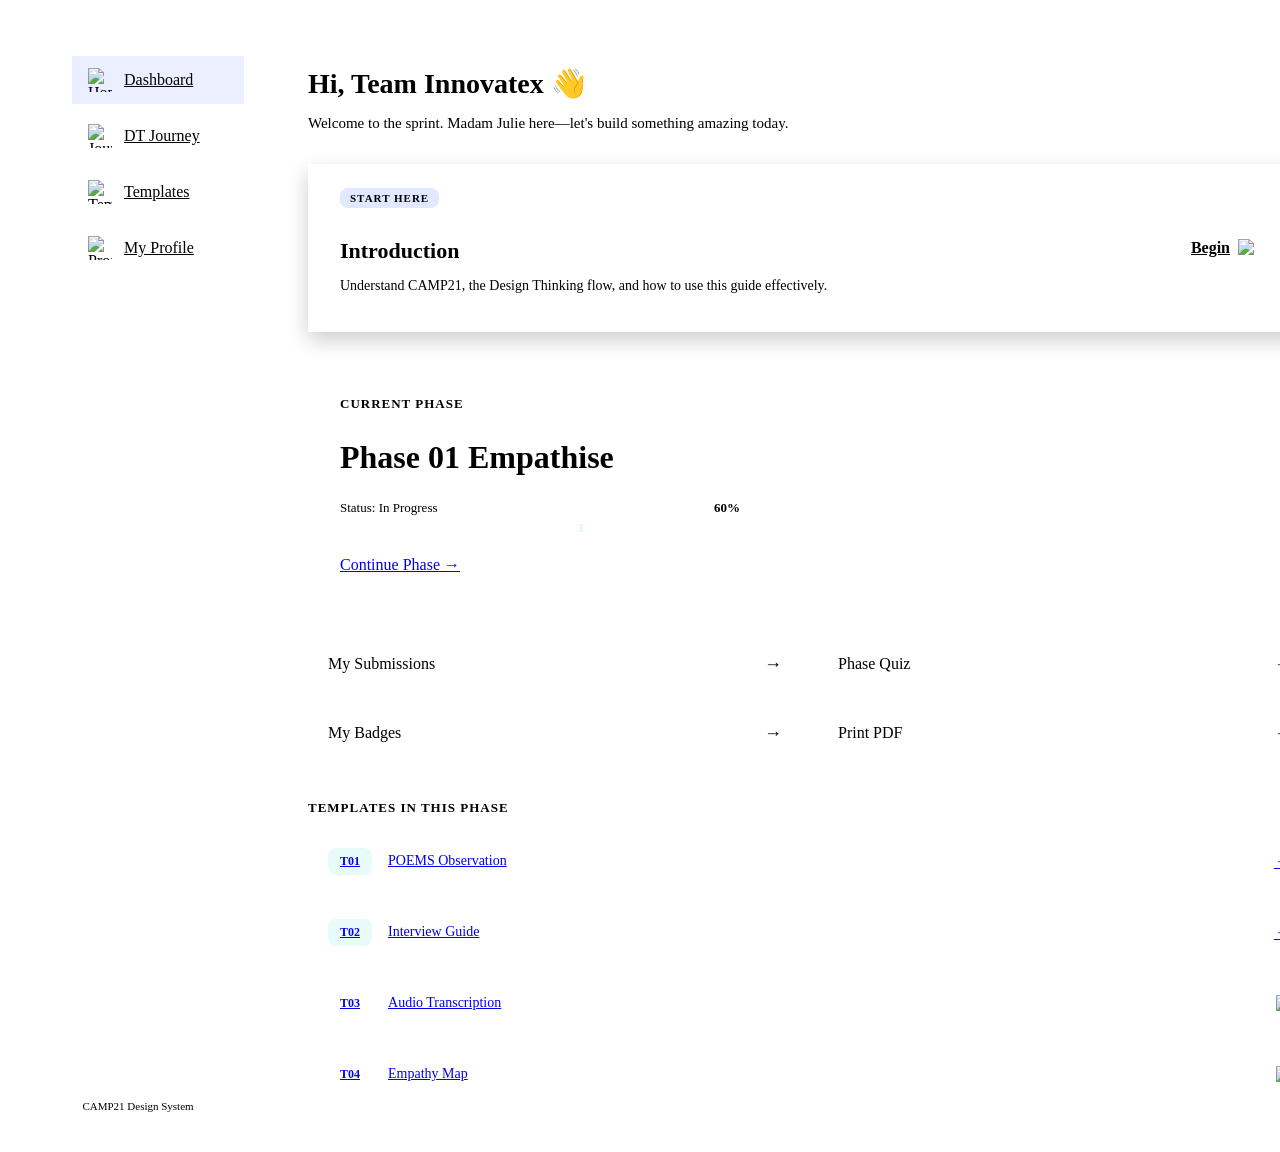
==== dashboard.html @ dde91d69 "Add files via upload" ====
<!DOCTYPE html>
<html lang="en">
<head>
    <meta charset="UTF-8">
    <meta name="viewport" content="width=device-width, initial-scale=1.0">
    <title>Dashboard | Smart DT Guide</title>
    <link href="https://fonts.googleapis.com/css2?family=Inter:wght@400;500;600&family=Poppins:wght@500;600;700&display=swap" rel="stylesheet">
    <link rel="stylesheet" href="style.css">
    <style>
        .app-layout { display: grid; grid-template-columns: 260px 1fr; min-height: 100vh; }
        
        /* --- SIDEBAR --- */
        .sidebar {
            background-color: var(--sidebar-bg); border-right: 1px solid var(--border-light);
            padding: 32px 24px; display: flex; flex-direction: column; justify-content: space-between;
        }
        .sidebar-brand img { max-width: 150px; margin-bottom: 40px; }
        .sidebar-menu { list-style: none; display: flex; flex-direction: column; gap: 8px; }
        .sidebar-menu a {
            display: flex; align-items: center; gap: 12px; padding: 12px 16px;
            border-radius: var(--radius-input); color: var(--text-muted); font-weight: 500;
            transition: var(--transition);
        }
        .sidebar-menu a img { width: 24px; height: 24px; object-fit: contain; }
        .sidebar-menu li.active a, .sidebar-menu a:hover {
            background-color: rgba(61, 99, 255, 0.1); color: var(--text-main);
        }
        .sidebar-footer { font-size: 11px; color: var(--locked-state); text-align: center; }

        /* --- MAIN WORKSPACE --- */
        .main-content { padding: 40px; overflow-y: auto; max-width: 1200px; margin: 0 auto; width: 100%; }
        
        /* 1. Welcome Section */
        .welcome-header { margin-bottom: 32px; }
        .welcome-header h1 { font-size: 28px; margin-bottom: 4px; }
        .welcome-header p { color: var(--text-muted); font-size: 15px; }

        /* 2. Start Here Card (Electric Blue Accent, Teal Button) */
        .start-here-card {
            background: var(--card-bg);
            border-radius: var(--radius-card);
            border-left: 4px solid var(--phase-pitch); /* Electric Blue Accent */
            border-top: 1px solid var(--border-light);
            border-right: 1px solid var(--border-light);
            border-bottom: 1px solid var(--border-light);
            padding: 24px 32px;
            display: flex;
            align-items: center;
            justify-content: space-between;
            margin-bottom: 32px;
            box-shadow: 0 8px 20px rgba(0,0,0,0.2);
        }
        .start-here-tag {
            display: inline-block; background: rgba(61, 99, 255, 0.15); color: var(--phase-pitch);
            font-size: 11px; font-weight: 700; padding: 4px 10px; border-radius: 8px;
            text-transform: uppercase; letter-spacing: 1px; margin-bottom: 12px;
        }
        .start-here-content h2 { font-size: 22px; margin-bottom: 6px; }
        .start-here-content p { color: var(--text-muted); font-size: 14px; max-width: 500px; }
        
        .btn-teal-accent {
            background: var(--phase-empathy); color: var(--bg-main);
            display: flex; align-items: center; gap: 8px; padding: 12px 24px;
            border-radius: var(--radius-btn); font-weight: 600; transition: var(--transition);
        }
        .btn-teal-accent img { width: 18px; height: 18px; }
        .btn-teal-accent:hover { background: #1bc2b1; box-shadow: 0 4px 15px rgba(33, 212, 194, 0.4); transform: translateY(-2px); }

        /* 3. Current Phase Hero Card (Teal Empathy Theme) */
        .current-phase-card {
            background: linear-gradient(135deg, var(--card-bg) 0%, rgba(33, 212, 194, 0.1) 100%);
            border: 1px solid var(--border-light);
            border-radius: var(--radius-card);
            padding: 32px;
            margin-bottom: 32px;
            position: relative;
            overflow: hidden;
        }
        .phase-tag { color: var(--phase-empathy); font-size: 13px; font-weight: 600; text-transform: uppercase; letter-spacing: 1px; display: block; margin-bottom: 8px; }
        .current-phase-card h2 { font-size: 32px; margin-bottom: 24px; }
        
        .progress-container { margin-bottom: 24px; max-width: 400px; }
        .progress-text { display: flex; justify-content: space-between; font-size: 13px; color: var(--text-muted); margin-bottom: 8px; }
        .progress-bar-bg { background: var(--bg-main); height: 8px; border-radius: 4px; overflow: hidden; }
        .progress-bar-fill { background: var(--phase-empathy); height: 100%; width: 60%; border-radius: 4px; box-shadow: 0 0 10px rgba(33, 212, 194, 0.5); }
        
        /* Large 3D Icon floating on the right */
        .phase-asset { position: absolute; right: 40px; top: 50%; transform: translateY(-50%); width: 120px; opacity: 0.9; }

        /* 4. Quick Actions Grid */
        .quick-actions { display: grid; grid-template-columns: repeat(2, 1fr); gap: 16px; margin-bottom: 40px; }
        .action-btn {
            background: var(--card-bg); border: 1px solid var(--border-light);
            padding: 16px 20px; border-radius: 16px; display: flex; align-items: center; justify-content: space-between;
            color: var(--text-main); font-weight: 500; transition: var(--transition); cursor: pointer;
        }
        .action-btn:hover { background: var(--sidebar-bg); border-color: var(--phase-pitch); }
        .action-left { display: flex; align-items: center; gap: 12px; }
        .action-left img { width: 32px; height: 32px; }
        .arrow-icon { color: var(--locked-state); font-size: 18px; }

        /* 5. Templates List */
        .section-title { font-size: 13px; color: var(--locked-state); text-transform: uppercase; letter-spacing: 1px; margin-bottom: 16px; }
        .template-list { display: flex; flex-direction: column; gap: 12px; }
        .template-item {
            background: var(--card-bg); border: 1px solid var(--border-light);
            padding: 16px 20px; border-radius: 16px; display: flex; align-items: center; justify-content: space-between;
        }
        .template-info { display: flex; align-items: center; gap: 16px; }
        .t-badge { background: var(--bg-main); color: var(--text-main); padding: 6px 12px; border-radius: 8px; font-size: 12px; font-weight: 600; border: 1px solid var(--border-light); }
        .t-badge.active { background: rgba(33, 212, 194, 0.1); color: var(--phase-empathy); border-color: rgba(33, 212, 194, 0.3); }
        .t-name { font-size: 14px; font-weight: 500; display: flex; align-items: center; gap: 8px; }
        .dot { width: 6px; height: 6px; border-radius: 50%; }
        .dot.teal { background: var(--phase-empathy); box-shadow: 0 0 5px var(--phase-empathy); }
        .dot.grey { background: var(--locked-state); }

        /* Bottom Nav for Mobile */
        .mobile-nav { display: none; }

        @media (max-width: 992px) {
            .app-layout { grid-template-columns: 1fr; }
            .sidebar { display: none; }
            .main-content { padding: 24px 20px 100px 20px; }
            .start-here-card { flex-direction: column; text-align: left; align-items: flex-start; gap: 20px; }
            .phase-asset { opacity: 0.2; right: -20px; width: 150px; } /* Fade to background on mobile */
            .quick-actions { grid-template-columns: 1fr; }
            .mobile-nav {
                display: flex; position: fixed; bottom: 0; left: 0; width: 100%;
                background: var(--sidebar-bg); border-top: 1px solid var(--border-light);
                padding: 16px; justify-content: space-around; z-index: 100;
            }
            .mobile-nav img { width: 28px; height: 28px; opacity: 0.6; }
            .mobile-nav .active img { opacity: 1; filter: drop-shadow(0 0 5px var(--phase-pitch)); }
        }
    </style>
</head>
<body>
    <div class="app-layout">
        
        <!-- SIDEBAR (Desktop) -->
        <aside class="sidebar">
            <div>
                <div class="sidebar-brand">
                    <img src="assets/brand/logo-full.png" alt="Smart DT Guide" onerror="this.style.display='none';">
                </div>
                <ul class="sidebar-menu">
                    <li class="active">
                        <a href="dashboard.html"><img src="assets/navigation/nav-home.png" alt="Home"> Dashboard</a>
                    </li>
                    <li>
                        <a href="#"><img src="assets/navigation/nav-journey.png" alt="Journey"> DT Journey</a>
                    </li>
                    <li>
                        <a href="#"><img src="assets/navigation/nav-templates.png" alt="Templates"> Templates</a>
                    </li>
                    <li>
                        <a href="#"><img src="assets/navigation/nav-profile.png" alt="Profile"> My Profile</a>
                    </li>
                </ul>
            </div>
            <div class="sidebar-footer">CAMP21 Design System</div>
        </aside>

        <!-- MAIN DASHBOARD -->
        <main class="main-content">
            
            <!-- 1. Welcome Section -->
            <div class="welcome-header">
                <h1>Hi, Team Innovatex 👋</h1>
                <p>Welcome to the sprint. Madam Julie here—let's build something amazing today.</p>
            </div>

            <!-- 2. Start Here Card -->
            <div class="start-here-card">
                <div class="start-here-content">
                    <span class="start-here-tag">Start Here</span>
                    <h2>Introduction</h2>
                    <p>Understand CAMP21, the Design Thinking flow, and how to use this guide effectively.</p>
                </div>
                <a href="intro-dt.html" class="btn-teal-accent">
                    Begin <img src="assets/icons/next.png" alt="Next">
                </a>
            </div>

            <!-- 3. Current Phase -->
            <div class="current-phase-card">
                <span class="phase-tag">Current Phase</span>
                <h2>Phase 01 Empathise</h2>
                
                <div class="progress-container">
                    <div class="progress-text">
                        <span>Status: In Progress</span>
                        <span style="color: var(--text-main); font-weight: 600;">60%</span>
                    </div>
                    <div class="progress-bar-bg">
                        <div class="progress-bar-fill"></div>
                    </div>
                </div>
                
                <a href="#" class="btn btn-outline" style="background: var(--bg-main);">Continue Phase →</a>
                
                <!-- 3D Asset for Phase 1 -->
                <img src="assets/phases/empathise.png" alt="Empathise" class="phase-asset" onerror="this.style.display='none';">
            </div>

            <!-- 4. Quick Actions -->
            <div class="quick-actions">
                <div class="action-btn">
                    <div class="action-left">
                        <img src="assets/icons/my-submissions.png" alt="Submissions" onerror="this.style.display='none';">
                        <span>My Submissions</span>
                    </div>
                    <span class="arrow-icon">→</span>
                </div>
                <div class="action-btn">
                    <div class="action-left">
                        <img src="assets/icons/test.png" alt="Quiz" onerror="this.style.display='none';">
                        <span>Phase Quiz</span>
                    </div>
                    <span class="arrow-icon">→</span>
                </div>
                <div class="action-btn">
                    <div class="action-left">
                        <img src="assets/icons/badges.png" alt="Badges" onerror="this.style.display='none';">
                        <span>My Badges</span>
                    </div>
                    <span class="arrow-icon">→</span>
                </div>
                <div class="action-btn">
                    <div class="action-left">
                        <img src="assets/icons/print-pdf.png" alt="PDF" onerror="this.style.display='none';">
                        <span>Print PDF</span>
                    </div>
                    <span class="arrow-icon">→</span>
                </div>
            </div>

            <!-- 5. Templates -->
            <h3 class="section-title">Templates in this phase</h3>
            <div class="template-list">
                <a href="#" class="template-item">
                    <div class="template-info">
                        <span class="t-badge active">T01</span>
                        <span class="t-name">POEMS Observation <span class="dot teal"></span></span>
                    </div>
                    <span class="arrow-icon">→</span>
                </a>
                <a href="#" class="template-item">
                    <div class="template-info">
                        <span class="t-badge active">T02</span>
                        <span class="t-name">Interview Guide <span class="dot teal"></span></span>
                    </div>
                    <span class="arrow-icon">→</span>
                </a>
                <a href="#" class="template-item">
                    <div class="template-info">
                        <span class="t-badge">T03</span>
                        <span class="t-name" style="color: var(--text-muted);">Audio Transcription <span class="dot grey"></span></span>
                    </div>
                    <img src="assets/status/locked.png" alt="Locked" style="width: 16px; height: 16px;">
                </a>
                <a href="#" class="template-item">
                    <div class="template-info">
                        <span class="t-badge">T04</span>
                        <span class="t-name" style="color: var(--text-muted);">Empathy Map <span class="dot grey"></span></span>
                    </div>
                    <img src="assets/status/locked.png" alt="Locked" style="width: 16px; height: 16px;">
                </a>
            </div>

        </main>

        <!-- BOTTOM NAV (Mobile Only) -->
        <nav class="mobile-nav">
            <a href="dashboard.html" class="active"><img src="assets/navigation/nav-home.png" alt="Home"></a>
            <a href="#"><img src="assets/navigation/nav-journey.png" alt="Journey"></a>
            <a href="#"><img src="assets/navigation/nav-templates.png" alt="Templates"></a>
            <a href="#"><img src="assets/navigation/nav-profile.png" alt="Profile"></a>
        </nav>

    </div>
</body>
</html>
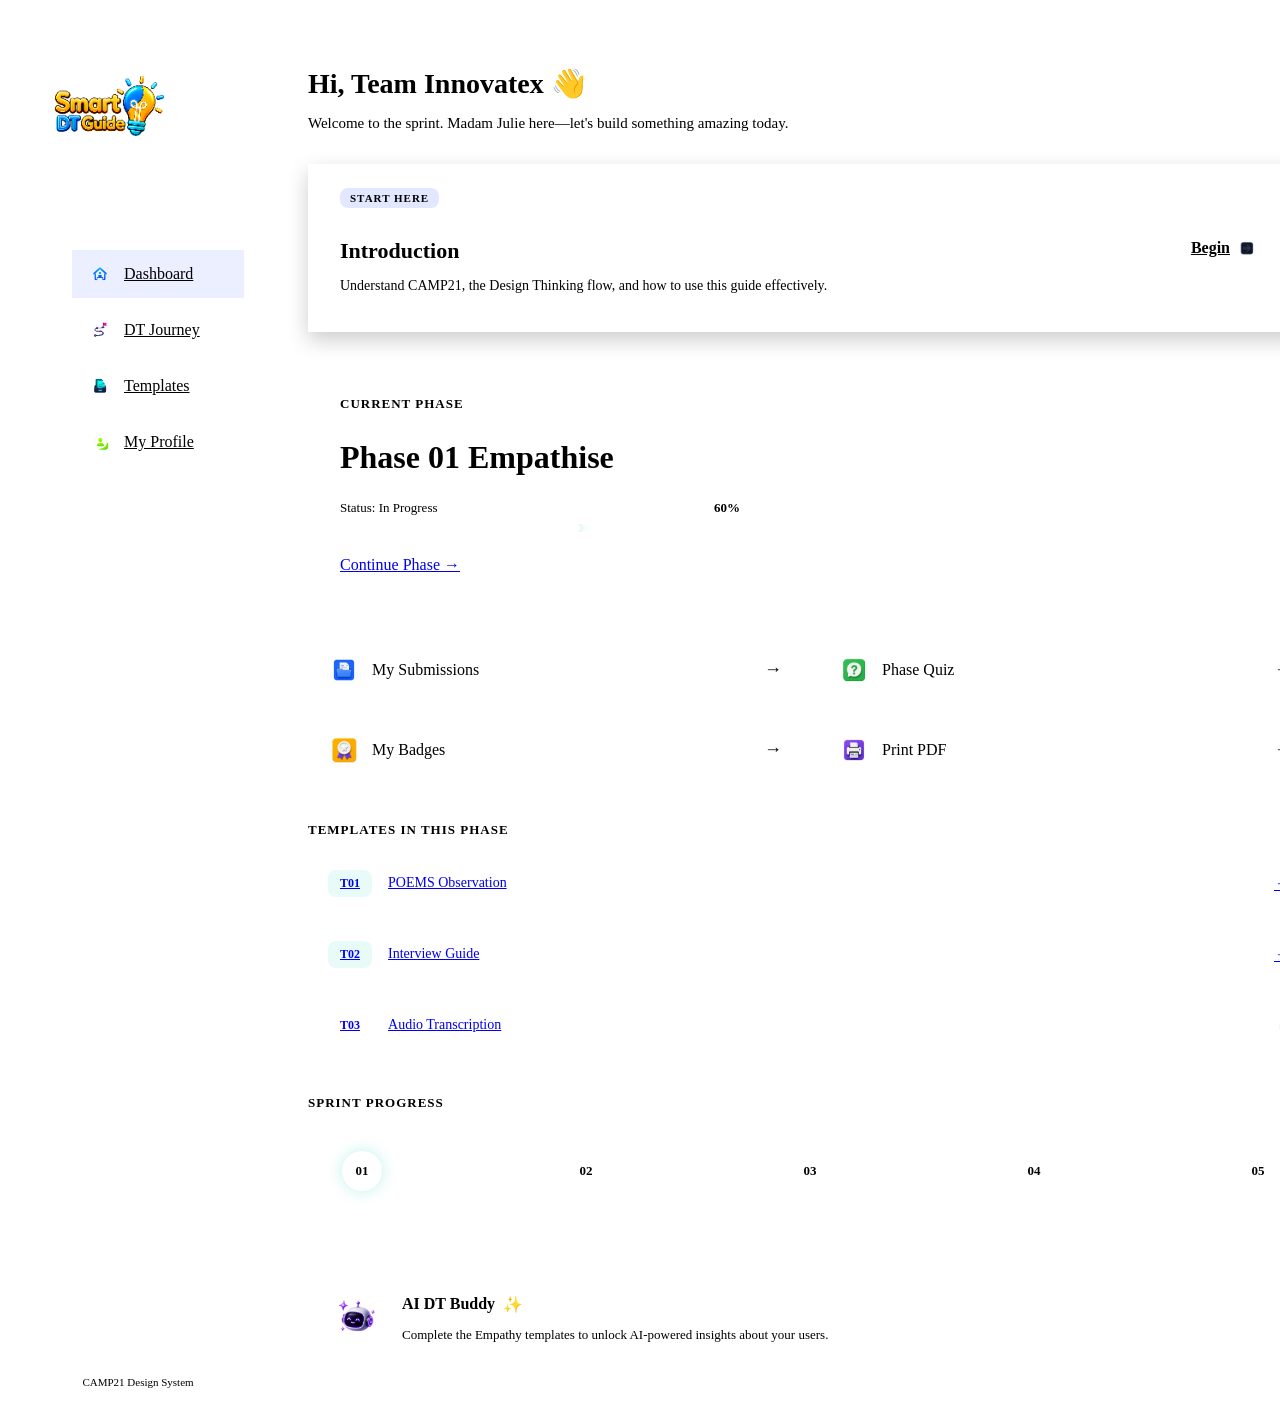
==== commit 2f666069: "Add files via upload" ====
--- a/dashboard.html
+++ b/dashboard.html
@@ -10,21 +10,12 @@
         .app-layout { display: grid; grid-template-columns: 260px 1fr; min-height: 100vh; }
         
         /* --- SIDEBAR --- */
-        .sidebar {
-            background-color: var(--sidebar-bg); border-right: 1px solid var(--border-light);
-            padding: 32px 24px; display: flex; flex-direction: column; justify-content: space-between;
-        }
+        .sidebar { background-color: var(--sidebar-bg); border-right: 1px solid var(--border-light); padding: 32px 24px; display: flex; flex-direction: column; justify-content: space-between; }
         .sidebar-brand img { max-width: 150px; margin-bottom: 40px; }
         .sidebar-menu { list-style: none; display: flex; flex-direction: column; gap: 8px; }
-        .sidebar-menu a {
-            display: flex; align-items: center; gap: 12px; padding: 12px 16px;
-            border-radius: var(--radius-input); color: var(--text-muted); font-weight: 500;
-            transition: var(--transition);
-        }
+        .sidebar-menu a { display: flex; align-items: center; gap: 12px; padding: 12px 16px; border-radius: var(--radius-input); color: var(--text-muted); font-weight: 500; transition: var(--transition); }
         .sidebar-menu a img { width: 24px; height: 24px; object-fit: contain; }
-        .sidebar-menu li.active a, .sidebar-menu a:hover {
-            background-color: rgba(61, 99, 255, 0.1); color: var(--text-main);
-        }
+        .sidebar-menu li.active a, .sidebar-menu a:hover { background-color: rgba(61, 99, 255, 0.1); color: var(--text-main); }
         .sidebar-footer { font-size: 11px; color: var(--locked-state); text-align: center; }
 
         /* --- MAIN WORKSPACE --- */
@@ -35,46 +26,27 @@
         .welcome-header h1 { font-size: 28px; margin-bottom: 4px; }
         .welcome-header p { color: var(--text-muted); font-size: 15px; }
 
-        /* 2. Start Here Card (Electric Blue Accent, Teal Button) */
+        /* 2. Start Here Card */
         .start-here-card {
-            background: var(--card-bg);
-            border-radius: var(--radius-card);
-            border-left: 4px solid var(--phase-pitch); /* Electric Blue Accent */
-            border-top: 1px solid var(--border-light);
-            border-right: 1px solid var(--border-light);
-            border-bottom: 1px solid var(--border-light);
-            padding: 24px 32px;
-            display: flex;
-            align-items: center;
-            justify-content: space-between;
-            margin-bottom: 32px;
-            box-shadow: 0 8px 20px rgba(0,0,0,0.2);
-        }
-        .start-here-tag {
-            display: inline-block; background: rgba(61, 99, 255, 0.15); color: var(--phase-pitch);
-            font-size: 11px; font-weight: 700; padding: 4px 10px; border-radius: 8px;
-            text-transform: uppercase; letter-spacing: 1px; margin-bottom: 12px;
-        }
+            background: var(--card-bg); border-radius: var(--radius-card);
+            border-left: 4px solid var(--phase-pitch); border-top: 1px solid var(--border-light);
+            border-right: 1px solid var(--border-light); border-bottom: 1px solid var(--border-light);
+            padding: 24px 32px; display: flex; align-items: center; justify-content: space-between;
+            margin-bottom: 32px; box-shadow: 0 8px 20px rgba(0,0,0,0.2); transition: all 0.4s ease;
+        }
+        .start-here-tag { display: inline-block; background: rgba(61, 99, 255, 0.15); color: var(--phase-pitch); font-size: 11px; font-weight: 700; padding: 4px 10px; border-radius: 8px; text-transform: uppercase; letter-spacing: 1px; margin-bottom: 12px; }
         .start-here-content h2 { font-size: 22px; margin-bottom: 6px; }
         .start-here-content p { color: var(--text-muted); font-size: 14px; max-width: 500px; }
         
-        .btn-teal-accent {
-            background: var(--phase-empathy); color: var(--bg-main);
-            display: flex; align-items: center; gap: 8px; padding: 12px 24px;
-            border-radius: var(--radius-btn); font-weight: 600; transition: var(--transition);
-        }
-        .btn-teal-accent img { width: 18px; height: 18px; }
+        .btn-teal-accent { background: var(--phase-empathy); color: var(--bg-main); display: flex; align-items: center; gap: 8px; padding: 12px 24px; border-radius: var(--radius-btn); font-weight: 600; transition: var(--transition); }
+        .btn-teal-accent img { width: 18px; height: 18px; filter: brightness(0.2); }
         .btn-teal-accent:hover { background: #1bc2b1; box-shadow: 0 4px 15px rgba(33, 212, 194, 0.4); transform: translateY(-2px); }
 
-        /* 3. Current Phase Hero Card (Teal Empathy Theme) */
+        /* 3. Current Phase Hero Card */
         .current-phase-card {
             background: linear-gradient(135deg, var(--card-bg) 0%, rgba(33, 212, 194, 0.1) 100%);
-            border: 1px solid var(--border-light);
-            border-radius: var(--radius-card);
-            padding: 32px;
-            margin-bottom: 32px;
-            position: relative;
-            overflow: hidden;
+            border: 1px solid var(--border-light); border-radius: var(--radius-card);
+            padding: 32px; margin-bottom: 32px; position: relative; overflow: hidden;
         }
         .phase-tag { color: var(--phase-empathy); font-size: 13px; font-weight: 600; text-transform: uppercase; letter-spacing: 1px; display: block; margin-bottom: 8px; }
         .current-phase-card h2 { font-size: 32px; margin-bottom: 24px; }
@@ -83,17 +55,11 @@
         .progress-text { display: flex; justify-content: space-between; font-size: 13px; color: var(--text-muted); margin-bottom: 8px; }
         .progress-bar-bg { background: var(--bg-main); height: 8px; border-radius: 4px; overflow: hidden; }
         .progress-bar-fill { background: var(--phase-empathy); height: 100%; width: 60%; border-radius: 4px; box-shadow: 0 0 10px rgba(33, 212, 194, 0.5); }
-        
-        /* Large 3D Icon floating on the right */
         .phase-asset { position: absolute; right: 40px; top: 50%; transform: translateY(-50%); width: 120px; opacity: 0.9; }
 
         /* 4. Quick Actions Grid */
         .quick-actions { display: grid; grid-template-columns: repeat(2, 1fr); gap: 16px; margin-bottom: 40px; }
-        .action-btn {
-            background: var(--card-bg); border: 1px solid var(--border-light);
-            padding: 16px 20px; border-radius: 16px; display: flex; align-items: center; justify-content: space-between;
-            color: var(--text-main); font-weight: 500; transition: var(--transition); cursor: pointer;
-        }
+        .action-btn { background: var(--card-bg); border: 1px solid var(--border-light); padding: 16px 20px; border-radius: 16px; display: flex; align-items: center; justify-content: space-between; color: var(--text-main); font-weight: 500; transition: var(--transition); cursor: pointer; }
         .action-btn:hover { background: var(--sidebar-bg); border-color: var(--phase-pitch); }
         .action-left { display: flex; align-items: center; gap: 12px; }
         .action-left img { width: 32px; height: 32px; }
@@ -101,11 +67,8 @@
 
         /* 5. Templates List */
         .section-title { font-size: 13px; color: var(--locked-state); text-transform: uppercase; letter-spacing: 1px; margin-bottom: 16px; }
-        .template-list { display: flex; flex-direction: column; gap: 12px; }
-        .template-item {
-            background: var(--card-bg); border: 1px solid var(--border-light);
-            padding: 16px 20px; border-radius: 16px; display: flex; align-items: center; justify-content: space-between;
-        }
+        .template-list { display: flex; flex-direction: column; gap: 12px; margin-bottom: 40px; }
+        .template-item { background: var(--card-bg); border: 1px solid var(--border-light); padding: 16px 20px; border-radius: 16px; display: flex; align-items: center; justify-content: space-between; }
         .template-info { display: flex; align-items: center; gap: 16px; }
         .t-badge { background: var(--bg-main); color: var(--text-main); padding: 6px 12px; border-radius: 8px; font-size: 12px; font-weight: 600; border: 1px solid var(--border-light); }
         .t-badge.active { background: rgba(33, 212, 194, 0.1); color: var(--phase-empathy); border-color: rgba(33, 212, 194, 0.3); }
@@ -114,7 +77,25 @@
         .dot.teal { background: var(--phase-empathy); box-shadow: 0 0 5px var(--phase-empathy); }
         .dot.grey { background: var(--locked-state); }
 
-        /* Bottom Nav for Mobile */
+        /* 6. DT Journey Progress */
+        .journey-tracker { background: var(--card-bg); border: 1px solid var(--border-light); padding: 24px; border-radius: var(--radius-card); margin-bottom: 40px; }
+        .journey-nodes { display: flex; justify-content: space-between; align-items: center; position: relative; padding: 0 10px; }
+        /* The connecting line */
+        .journey-nodes::before { content: ''; position: absolute; top: 50%; left: 20px; right: 20px; height: 2px; background: var(--border-light); z-index: 1; transform: translateY(-50%); }
+        .node { width: 40px; height: 40px; border-radius: 50%; background: var(--bg-main); border: 2px solid var(--border-light); display: flex; align-items: center; justify-content: center; font-size: 13px; font-weight: 700; color: var(--locked-state); z-index: 2; position: relative; }
+        .node.active { border-color: var(--phase-empathy); color: var(--phase-empathy); box-shadow: 0 0 15px rgba(33, 212, 194, 0.3); }
+        
+        /* 7. AI DT Buddy Teaser */
+        .ai-buddy-card {
+            background: linear-gradient(135deg, var(--card-bg) 0%, rgba(107, 77, 255, 0.1) 100%);
+            border: 1px solid var(--border-light); border-radius: var(--radius-card);
+            padding: 24px; display: flex; align-items: center; gap: 20px;
+        }
+        .ai-buddy-card img { width: 50px; height: 50px; }
+        .ai-buddy-text h3 { font-size: 16px; margin-bottom: 4px; display: flex; align-items: center; gap: 8px; }
+        .ai-buddy-text p { font-size: 13px; color: var(--text-muted); }
+
+        /* 8. Bottom Nav for Mobile */
         .mobile-nav { display: none; }
 
         @media (max-width: 992px) {
@@ -122,7 +103,7 @@
             .sidebar { display: none; }
             .main-content { padding: 24px 20px 100px 20px; }
             .start-here-card { flex-direction: column; text-align: left; align-items: flex-start; gap: 20px; }
-            .phase-asset { opacity: 0.2; right: -20px; width: 150px; } /* Fade to background on mobile */
+            .phase-asset { opacity: 0.2; right: -20px; width: 150px; }
             .quick-actions { grid-template-columns: 1fr; }
             .mobile-nav {
                 display: flex; position: fixed; bottom: 0; left: 0; width: 100%;
@@ -144,18 +125,10 @@
                     <img src="assets/brand/logo-full.png" alt="Smart DT Guide" onerror="this.style.display='none';">
                 </div>
                 <ul class="sidebar-menu">
-                    <li class="active">
-                        <a href="dashboard.html"><img src="assets/navigation/nav-home.png" alt="Home"> Dashboard</a>
-                    </li>
-                    <li>
-                        <a href="#"><img src="assets/navigation/nav-journey.png" alt="Journey"> DT Journey</a>
-                    </li>
-                    <li>
-                        <a href="#"><img src="assets/navigation/nav-templates.png" alt="Templates"> Templates</a>
-                    </li>
-                    <li>
-                        <a href="#"><img src="assets/navigation/nav-profile.png" alt="Profile"> My Profile</a>
-                    </li>
+                    <li class="active"><a href="dashboard.html"><img src="assets/navigation/nav-home.png" alt="Home"> Dashboard</a></li>
+                    <li><a href="#"><img src="assets/navigation/nav-journey.png" alt="Journey"> DT Journey</a></li>
+                    <li><a href="#"><img src="assets/navigation/nav-templates.png" alt="Templates"> Templates</a></li>
+                    <li><a href="#"><img src="assets/navigation/nav-profile.png" alt="Profile"> My Profile</a></li>
                 </ul>
             </div>
             <div class="sidebar-footer">CAMP21 Design System</div>
@@ -178,7 +151,7 @@
                     <p>Understand CAMP21, the Design Thinking flow, and how to use this guide effectively.</p>
                 </div>
                 <a href="intro-dt.html" class="btn-teal-accent">
-                    Begin <img src="assets/icons/next.png" alt="Next">
+                    Begin <img src="assets/icons/next.png" alt="Next" onerror="this.style.display='none';">
                 </a>
             </div>
 
@@ -199,38 +172,25 @@
                 
                 <a href="#" class="btn btn-outline" style="background: var(--bg-main);">Continue Phase →</a>
                 
-                <!-- 3D Asset for Phase 1 -->
                 <img src="assets/phases/empathise.png" alt="Empathise" class="phase-asset" onerror="this.style.display='none';">
             </div>
 
             <!-- 4. Quick Actions -->
             <div class="quick-actions">
                 <div class="action-btn">
-                    <div class="action-left">
-                        <img src="assets/icons/my-submissions.png" alt="Submissions" onerror="this.style.display='none';">
-                        <span>My Submissions</span>
-                    </div>
-                    <span class="arrow-icon">→</span>
-                </div>
-                <div class="action-btn">
-                    <div class="action-left">
-                        <img src="assets/icons/test.png" alt="Quiz" onerror="this.style.display='none';">
-                        <span>Phase Quiz</span>
-                    </div>
-                    <span class="arrow-icon">→</span>
-                </div>
-                <div class="action-btn">
-                    <div class="action-left">
-                        <img src="assets/icons/badges.png" alt="Badges" onerror="this.style.display='none';">
-                        <span>My Badges</span>
-                    </div>
-                    <span class="arrow-icon">→</span>
-                </div>
-                <div class="action-btn">
-                    <div class="action-left">
-                        <img src="assets/icons/print-pdf.png" alt="PDF" onerror="this.style.display='none';">
-                        <span>Print PDF</span>
-                    </div>
+                    <div class="action-left"><img src="assets/icons/my-submissions.png" alt="Submissions" onerror="this.style.display='none';"><span>My Submissions</span></div>
+                    <span class="arrow-icon">→</span>
+                </div>
+                <div class="action-btn">
+                    <div class="action-left"><img src="assets/icons/test.png" alt="Quiz" onerror="this.style.display='none';"><span>Phase Quiz</span></div>
+                    <span class="arrow-icon">→</span>
+                </div>
+                <div class="action-btn">
+                    <div class="action-left"><img src="assets/icons/badges.png" alt="Badges" onerror="this.style.display='none';"><span>My Badges</span></div>
+                    <span class="arrow-icon">→</span>
+                </div>
+                <div class="action-btn">
+                    <div class="action-left"><img src="assets/icons/print-pdf.png" alt="PDF" onerror="this.style.display='none';"><span>Print PDF</span></div>
                     <span class="arrow-icon">→</span>
                 </div>
             </div>
@@ -239,38 +199,43 @@
             <h3 class="section-title">Templates in this phase</h3>
             <div class="template-list">
                 <a href="#" class="template-item">
-                    <div class="template-info">
-                        <span class="t-badge active">T01</span>
-                        <span class="t-name">POEMS Observation <span class="dot teal"></span></span>
-                    </div>
+                    <div class="template-info"><span class="t-badge active">T01</span><span class="t-name">POEMS Observation <span class="dot teal"></span></span></div>
                     <span class="arrow-icon">→</span>
                 </a>
                 <a href="#" class="template-item">
-                    <div class="template-info">
-                        <span class="t-badge active">T02</span>
-                        <span class="t-name">Interview Guide <span class="dot teal"></span></span>
-                    </div>
+                    <div class="template-info"><span class="t-badge active">T02</span><span class="t-name">Interview Guide <span class="dot teal"></span></span></div>
                     <span class="arrow-icon">→</span>
                 </a>
                 <a href="#" class="template-item">
-                    <div class="template-info">
-                        <span class="t-badge">T03</span>
-                        <span class="t-name" style="color: var(--text-muted);">Audio Transcription <span class="dot grey"></span></span>
-                    </div>
-                    <img src="assets/status/locked.png" alt="Locked" style="width: 16px; height: 16px;">
-                </a>
-                <a href="#" class="template-item">
-                    <div class="template-info">
-                        <span class="t-badge">T04</span>
-                        <span class="t-name" style="color: var(--text-muted);">Empathy Map <span class="dot grey"></span></span>
-                    </div>
-                    <img src="assets/status/locked.png" alt="Locked" style="width: 16px; height: 16px;">
-                </a>
+                    <div class="template-info"><span class="t-badge">T03</span><span class="t-name" style="color: var(--text-muted);">Audio Transcription <span class="dot grey"></span></span></div>
+                    <img src="assets/status/locked.png" alt="Locked" style="width: 16px; height: 16px;" onerror="this.style.display='none';">
+                </a>
+            </div>
+
+            <!-- 6. DT Journey Progress -->
+            <h3 class="section-title">Sprint Progress</h3>
+            <div class="journey-tracker">
+                <div class="journey-nodes">
+                    <div class="node active">01</div>
+                    <div class="node">02</div>
+                    <div class="node">03</div>
+                    <div class="node">04</div>
+                    <div class="node">05</div>
+                </div>
+            </div>
+
+            <!-- 7. AI DT Buddy Teaser -->
+            <div class="ai-buddy-card">
+                <img src="assets/status/ai-dt.png" alt="AI Buddy" onerror="this.style.display='none';">
+                <div class="ai-buddy-text">
+                    <h3>AI DT Buddy <span style="font-size: 16px;">✨</span></h3>
+                    <p>Complete the Empathy templates to unlock AI-powered insights about your users.</p>
+                </div>
             </div>
 
         </main>
 
-        <!-- BOTTOM NAV (Mobile Only) -->
+        <!-- 8. BOTTOM NAV (Mobile Only) -->
         <nav class="mobile-nav">
             <a href="dashboard.html" class="active"><img src="assets/navigation/nav-home.png" alt="Home"></a>
             <a href="#"><img src="assets/navigation/nav-journey.png" alt="Journey"></a>
@@ -279,5 +244,8 @@
         </nav>
 
     </div>
+
+    <!-- SCRIPT LINK ADDED HERE -->
+    <script src="js/smartdt.js"></script>
 </body>
 </html>
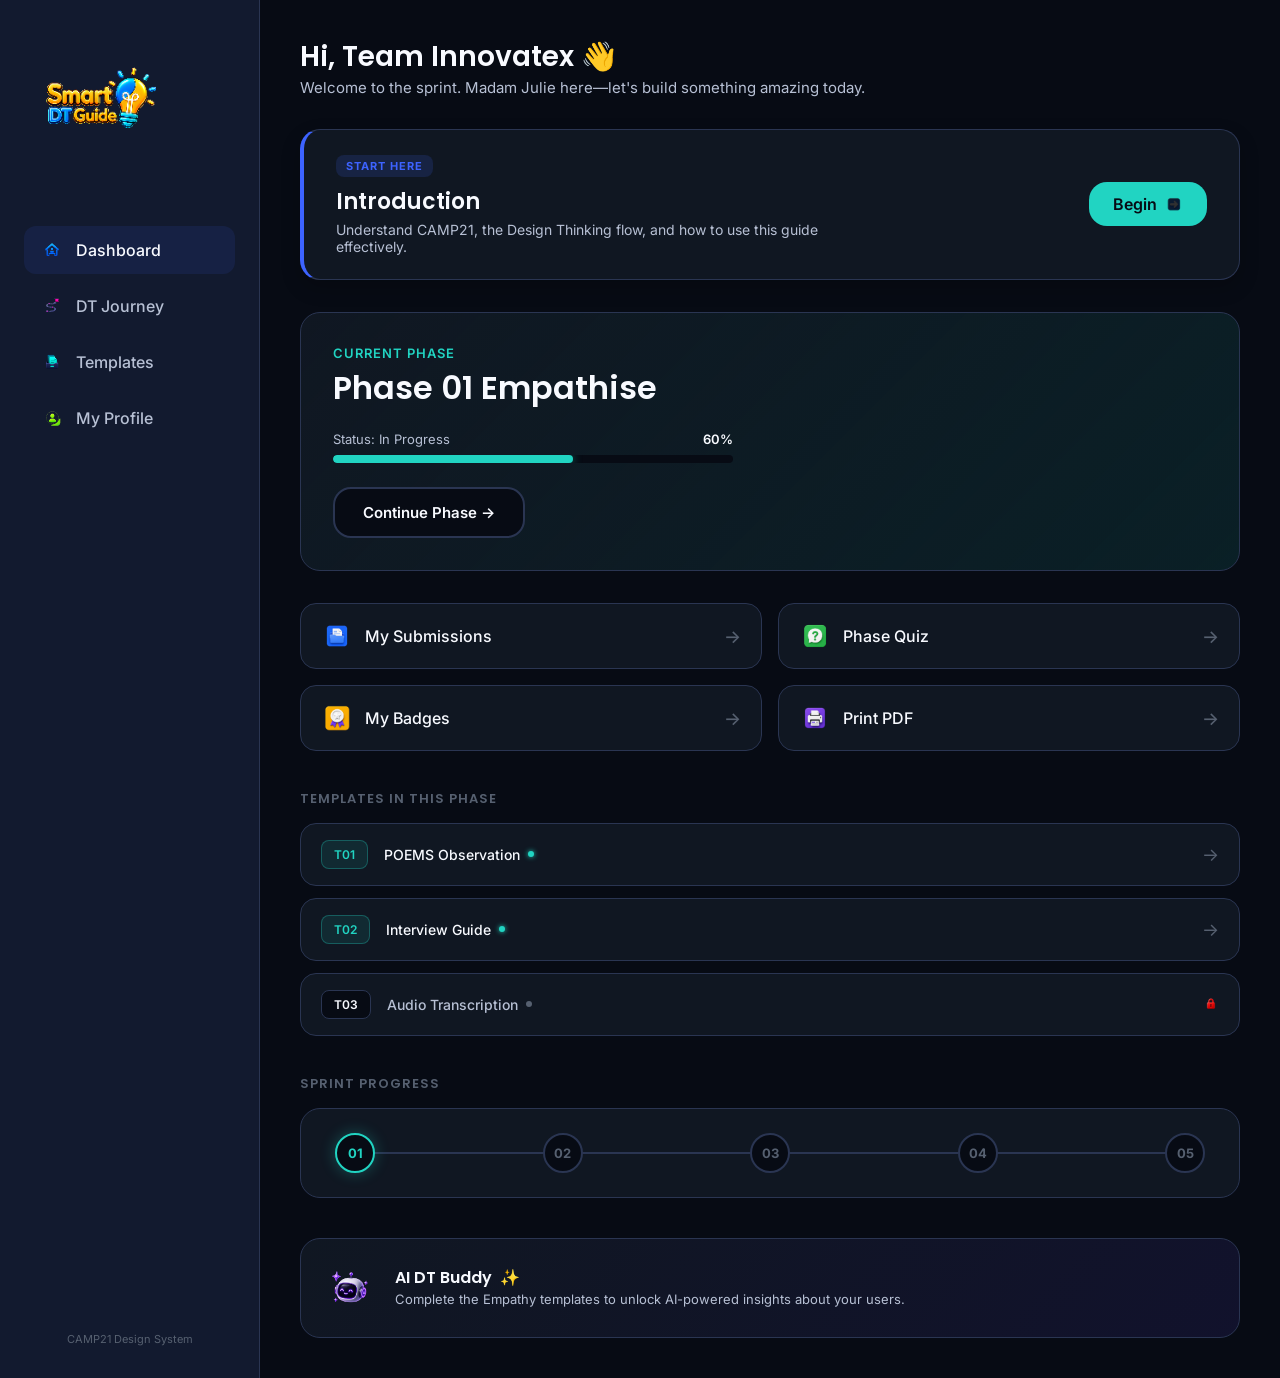
==== commit 1bd6ff97: "Add files via upload" ====
--- a/dashboard.html
+++ b/dashboard.html
@@ -5,7 +5,7 @@
     <meta name="viewport" content="width=device-width, initial-scale=1.0">
     <title>Dashboard | Smart DT Guide</title>
     <link href="https://fonts.googleapis.com/css2?family=Inter:wght@400;500;600&family=Poppins:wght@500;600;700&display=swap" rel="stylesheet">
-    <link rel="stylesheet" href="style.css">
+    <link rel="stylesheet" href="css/style.css">
     <style>
         .app-layout { display: grid; grid-template-columns: 260px 1fr; min-height: 100vh; }
         
--- a/css/style.css
+++ b/css/style.css
@@ -0,0 +1,144 @@
+/* =========================================================
+   SMART DT GUIDE: MASTER DESIGN SYSTEM (CAMP21 SPRINT)
+   ========================================================= */
+
+:root {
+    /* --- Global Base Colors --- */
+    --bg-main: #070B14;       /* Deep Midnight Navy - Main App Background */
+    --sidebar-bg: #121A2F;    /* Dark Indigo - Sidebar & Bottom Nav */
+    --card-bg: #101722;       /* Charcoal Navy - Phase Cards */
+    --border-light: #2A3552;  /* Indigo Grey - Soft Card Borders */
+    
+    /* --- Typography Colors --- */
+    --text-main: #F8FAFF;     /* Soft White - Main Text */
+    --text-muted: #B7C0D4;    /* Cool Grey - Secondary Text */
+    
+    /* --- UI States --- */
+    --locked-state: #566070;  /* Muted Grey - Disabled/Locked Templates */
+    
+    /* --- Phase Accent Colors (The Vibrant Core) --- */
+    --phase-empathy: #21D4C2; /* Phase 1: Vibrant Teal */
+    --phase-define: #6B4DFF;  /* Phase 2: Neon Violet */
+    --phase-ideate: #FF4FCB;  /* Phase 3: Hot Magenta */
+    --phase-prototype: #FFC83D; /* Phase 4: Vibrant Yellow */
+    --phase-test: #8DFF3F;    /* Phase 5: Fluorescent Green */
+    --phase-pitch: #3D63FF;   /* Final Pitch: Electric Blue */
+
+    /* --- Typography Families --- */
+    --font-primary: 'Poppins', sans-serif;
+    --font-secondary: 'Inter', sans-serif;
+    
+    /* --- Component Variables --- */
+    --radius-btn: 18px;
+    --radius-card: 20px;
+    --radius-input: 12px;
+    --transition: all 0.3s cubic-bezier(0.25, 0.8, 0.25, 1);
+    --shadow-md: 0 10px 30px rgba(0, 0, 0, 0.5);
+}
+
+/* =========================================================
+   GLOBAL RESETS & STRUCTURE
+   ========================================================= */
+* {
+    margin: 0;
+    padding: 0;
+    box-sizing: border-box;
+    -webkit-font-smoothing: antialiased;
+}
+
+body {
+    background-color: var(--bg-main);
+    color: var(--text-main);
+    font-family: var(--font-secondary);
+    min-height: 100vh;
+    display: flex;
+    flex-direction: column;
+}
+
+h1, h2, h3, h4, .brand-font {
+    font-family: var(--font-primary);
+    font-weight: 600;
+    line-height: 1.2;
+}
+
+a { 
+    text-decoration: none; 
+    color: inherit; 
+}
+
+/* =========================================================
+   GLOBAL BUTTON SYSTEM
+   ========================================================= */
+.btn {
+    display: inline-flex;
+    align-items: center;
+    justify-content: center;
+    padding: 14px 28px;
+    border-radius: var(--radius-btn);
+    font-size: 15px;
+    font-family: var(--font-secondary);
+    font-weight: 600;
+    cursor: pointer;
+    border: none;
+    transition: var(--transition);
+    text-align: center;
+}
+
+/* Default Primary Button (Uses Electric Blue) */
+.btn-primary { 
+    background-color: var(--phase-pitch); 
+    color: #FFF; 
+}
+.btn-primary:hover { 
+    background-color: #2b4acc; 
+    box-shadow: 0 4px 15px rgba(61, 99, 255, 0.4); 
+    transform: translateY(-2px); 
+}
+
+/* Transparent Outline Button */
+.btn-outline { 
+    background-color: transparent; 
+    color: var(--text-main); 
+    border: 2px solid var(--border-light); 
+}
+.btn-outline:hover { 
+    border-color: var(--text-main); 
+}
+
+/* =========================================================
+   FORM ELEMENTS (For Login / Register)
+   ========================================================= */
+.form-group { 
+    margin-bottom: 20px; 
+    text-align: left; 
+}
+
+.form-group label { 
+    display: block; 
+    font-size: 14px; 
+    font-weight: 500; 
+    margin-bottom: 8px; 
+    color: var(--text-main); 
+}
+
+.form-control {
+    width: 100%; 
+    padding: 14px 16px; 
+    border-radius: var(--radius-input);
+    background-color: var(--sidebar-bg); 
+    border: 1px solid var(--border-light); 
+    color: var(--text-main); 
+    font-family: var(--font-secondary); 
+    font-size: 15px;
+    transition: var(--transition);
+}
+
+.form-control::placeholder { 
+    color: var(--locked-state); 
+}
+
+.form-control:focus { 
+    outline: none; 
+    border-color: var(--phase-pitch); 
+    background-color: var(--card-bg); 
+}
